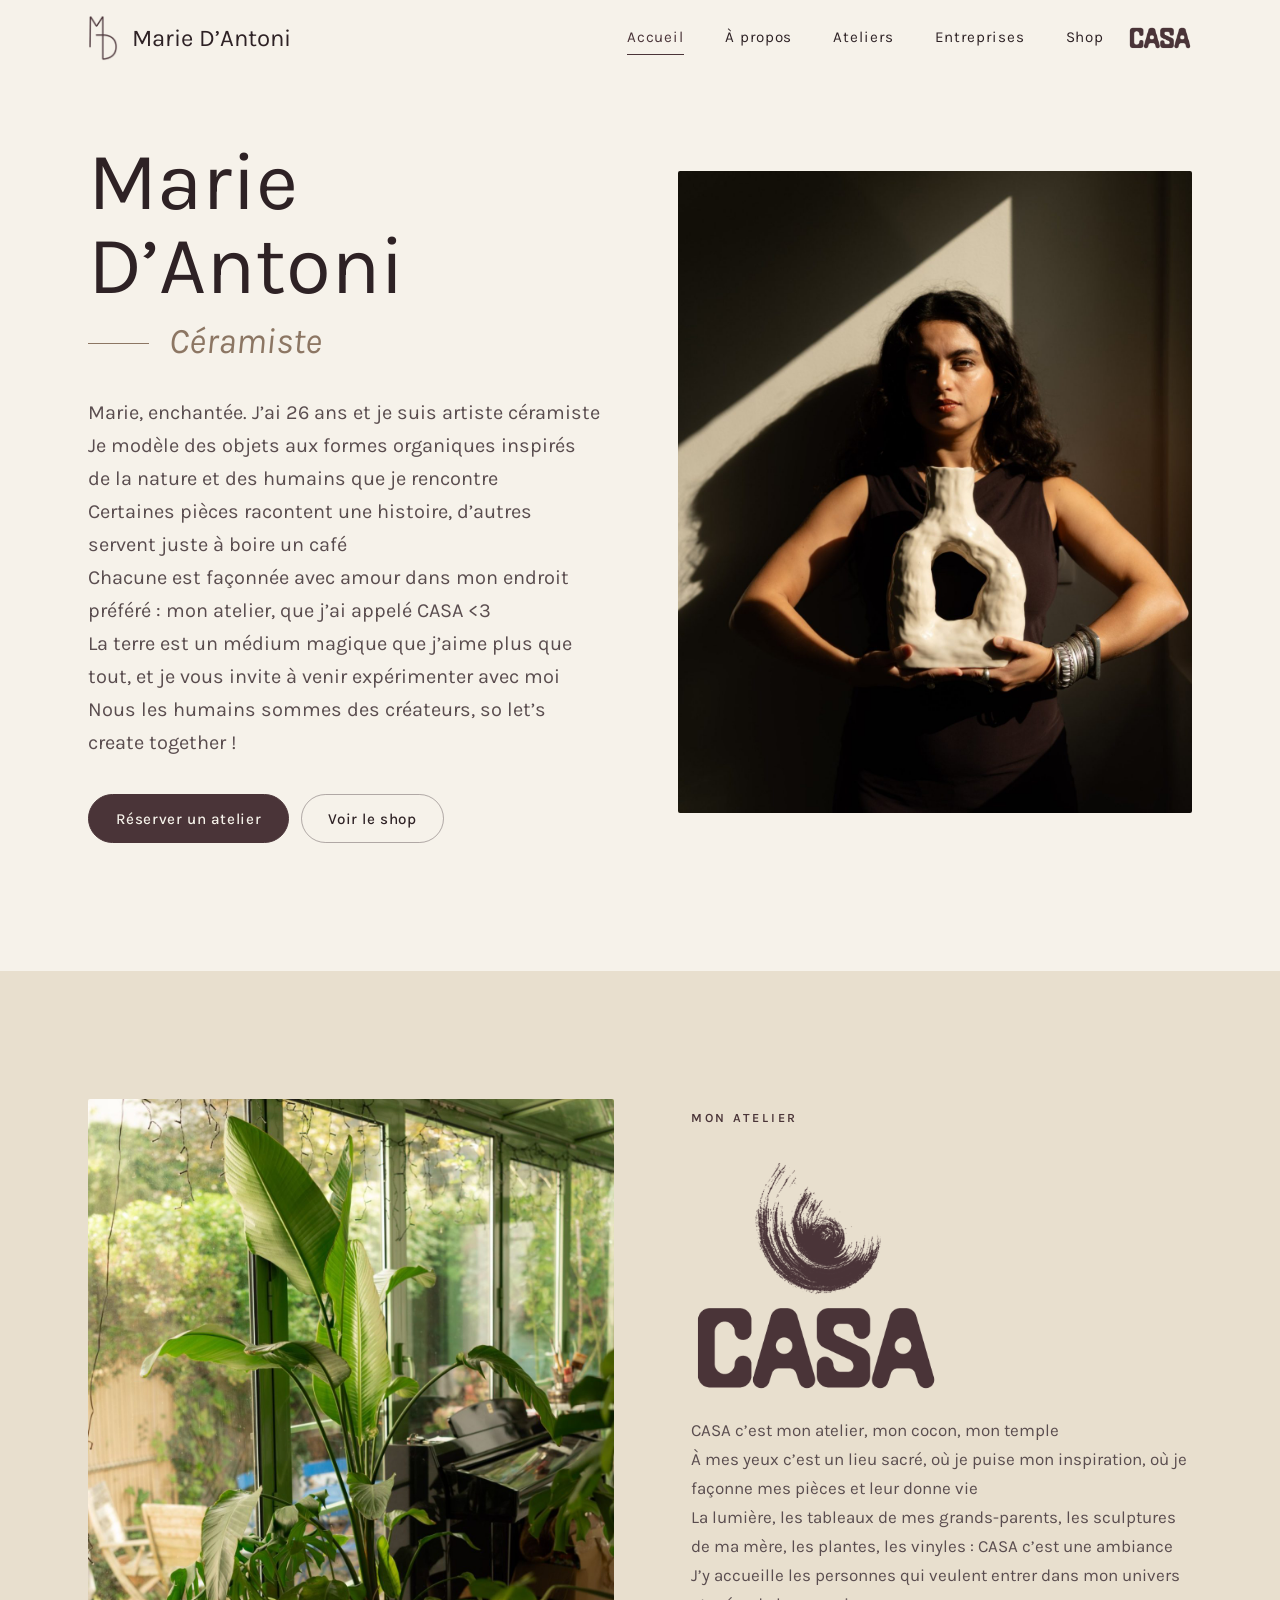
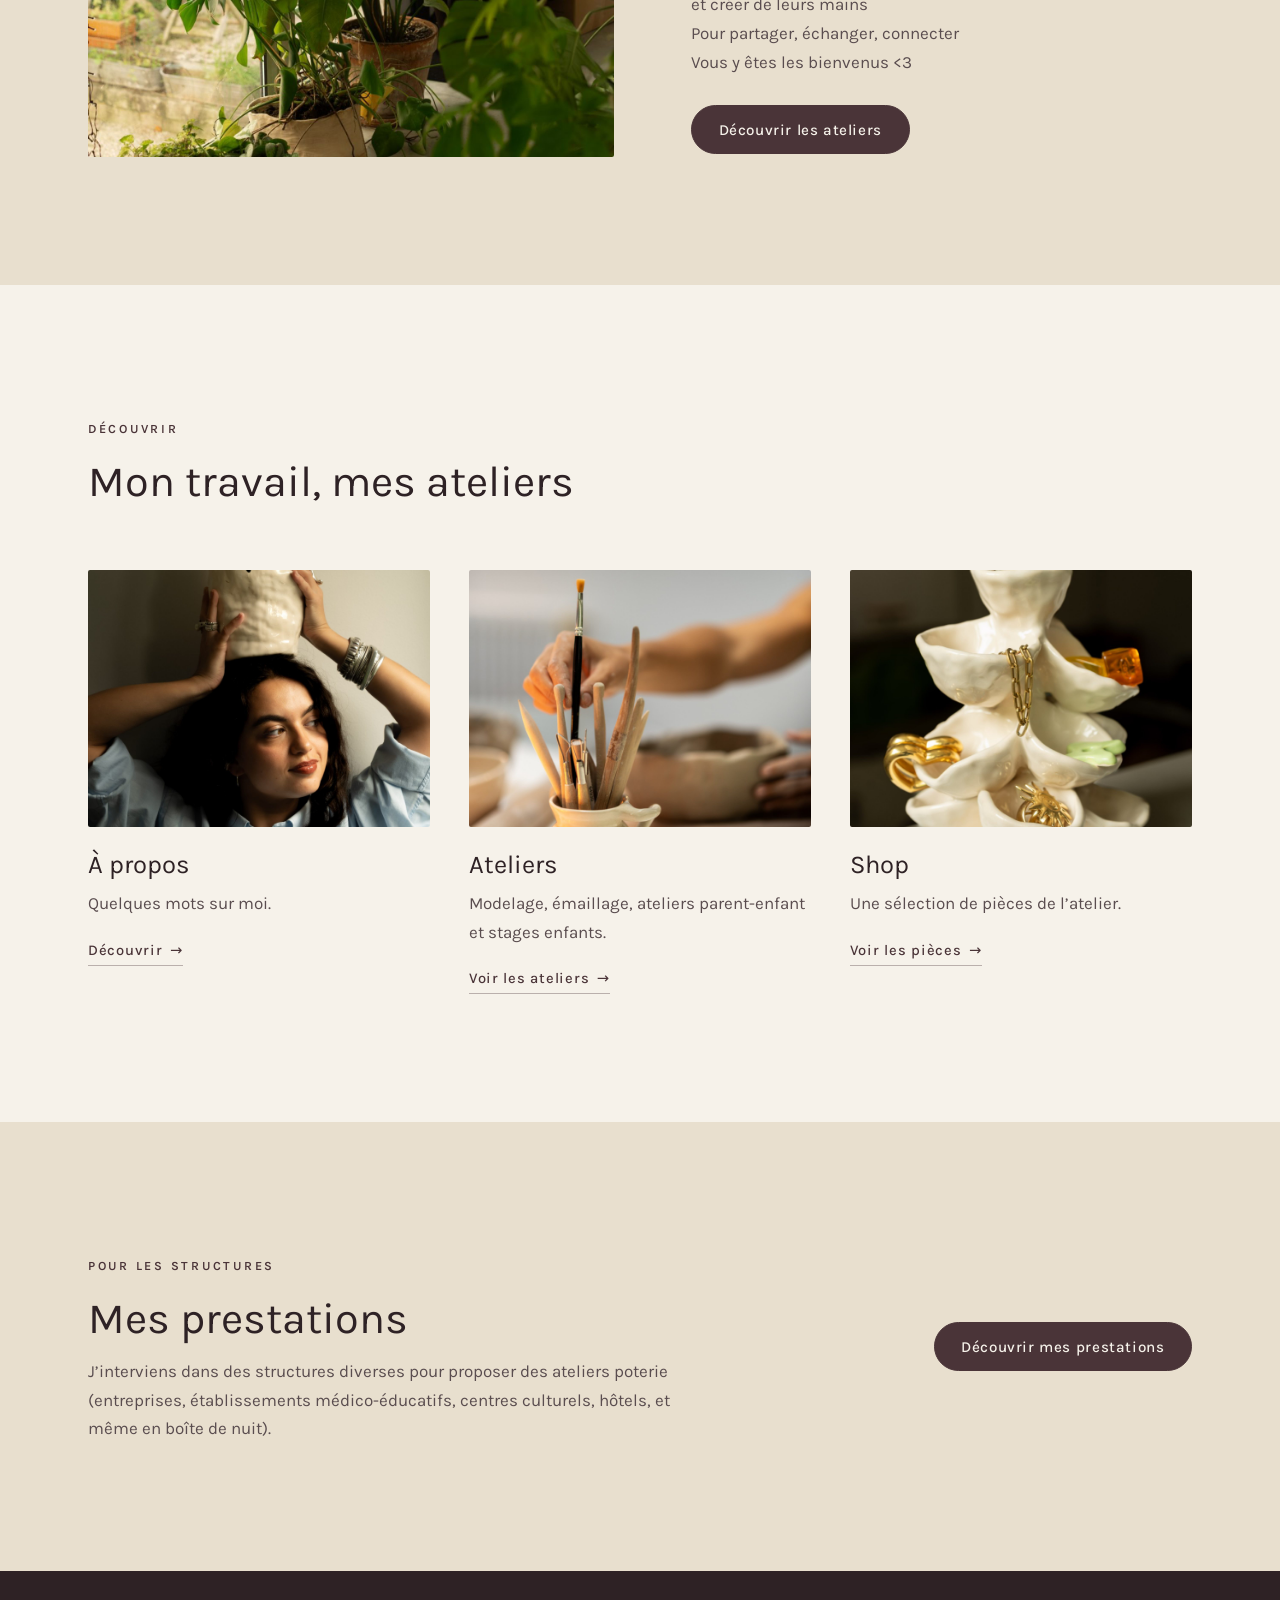
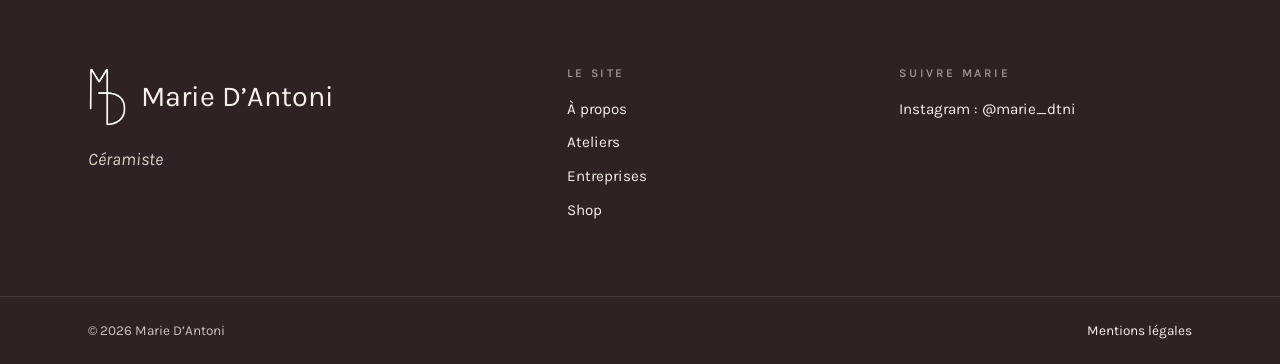
==== index.html @ a6d9fc5d "Ateliers : photos des cartes modelage et émaillage alignées en bas, au même format carré Co-Authored" ====
<!doctype html>
<html lang="fr">
<head>
  <meta charset="utf-8">
  <meta name="viewport" content="width=device-width, initial-scale=1">
  <title>Marie D’Antoni · Céramiste</title>
  <!-- À COMPLÉTER : description proposée, à valider -->
  <meta name="description" content="Marie D’Antoni, artiste céramiste à Sceaux : objets aux formes organiques modelés à la main, ateliers de modelage et d’émaillage à CASA, son atelier, et ateliers poterie pour les structures.">
  <meta name="theme-color" content="#F6F2EA">
  <!-- Balises de partage (seul endroit avec l’adresse complète du site) -->
  <meta property="og:type" content="website">
  <meta property="og:locale" content="fr_FR">
  <meta property="og:site_name" content="Marie D’Antoni, céramiste">
  <meta property="og:title" content="Marie D’Antoni · Céramiste">
  <meta property="og:description" content="Artiste céramiste à Sceaux : pièces modelées à la main, ateliers à CASA, son atelier, et ateliers pour les structures.">
  <meta property="og:url" content="https://marie-d-antoni.github.io/">
  <meta property="og:image" content="https://marie-d-antoni.github.io/img/partage-4.jpg">
  <meta property="og:image:width" content="1200">
  <meta property="og:image:height" content="630">
  <meta property="og:image:alt" content="Marie D’Antoni, céramiste">
  <meta name="twitter:card" content="summary_large_image">
  <link rel="canonical" href="https://marie-d-antoni.github.io/">
  <link rel="icon" href="img/favicon.svg" type="image/svg+xml">
  <link rel="preconnect" href="https://fonts.googleapis.com">
  <link rel="preconnect" href="https://fonts.gstatic.com" crossorigin>
  <link rel="stylesheet" href="https://fonts.googleapis.com/css2?family=Karla:ital,wght@0,400;0,500;0,600;1,400&amp;display=swap">
  <link rel="stylesheet" href="css/style.css?v=12">
  <script>document.documentElement.classList.add('js');setTimeout(function(){if(!window.mdaPret)document.documentElement.classList.remove('js')},3000);</script>
  <script src="js/main.js?v=2" defer></script>
</head>
<body>
  <a class="aller-au-contenu" href="#contenu">Aller au contenu</a>

  <header class="entete">
    <div class="entete-inner">
      <a class="marque" href="index.html"><img class="marque-logo" src="img/logo-md-brun.png" alt="" width="261" height="400">Marie D’Antoni</a>
      <button class="menu-bouton" type="button" aria-expanded="false" aria-controls="menu" aria-label="Ouvrir le menu"><span></span><span></span></button>
      <nav id="menu" class="menu" aria-label="Menu principal">
        <ul>
          <li><a href="index.html" aria-current="page">Accueil</a></li>
          <li><a href="presentation.html">À propos</a></li>
          <li><a href="ateliers.html">Ateliers</a></li>
          <li><a href="ateliers-entreprise.html">Entreprises</a></li>
          <li><a href="boutique.html">Shop</a></li>
        </ul>
      </nav>
      <a class="entete-casa" href="ateliers.html"><img src="img/logo-casa-brun.png" alt="CASA, l’atelier" width="800" height="301"></a>
    </div>
  </header>

  <main id="contenu">

    <section class="accueil-hero">
      <div class="conteneur">
        <div class="hero-texte">
          <h1 class="apparition">Marie D’Antoni <span class="metier">Céramiste</span></h1>
          <!-- Texte de Marie (texte 1) : les retours à la ligne et l’absence de points sont voulus -->
          <p class="chapo apparition apparition--2">Marie, enchantée. J’ai 26 ans et je suis artiste céramiste<br>
          Je modèle des objets aux formes organiques inspirés de la nature et des humains que je rencontre<br>
          Certaines pièces racontent une histoire, d’autres servent juste à boire un café<br>
          Chacune est façonnée avec amour dans mon endroit préféré&nbsp;: mon atelier, que j’ai appelé CASA &lt;3<br>
          La terre est un médium magique que j’aime plus que tout, et je vous invite à venir expérimenter avec moi<br>
          Nous les humains sommes des créateurs, so let’s create together&nbsp;!</p>
          <div class="boutons apparition apparition--3">
            <a class="bouton" href="ateliers.html">Réserver un atelier</a>
            <a class="bouton bouton--contour" href="boutique.html">Voir le shop</a>
          </div>
        </div>
        <!-- Grande photo d’accueil, format portrait 4:5 (1280 × 1600 px) -->
        <div class="cadre cadre--4x5 ton-terre apparition apparition--2">
          <img src="img/accueil-marie-1.jpg" alt="Marie D’Antoni tenant un vase en céramique blanc, dans un rayon de soleil" width="1280" height="1600" fetchpriority="high">
        </div>
      </div>
    </section>

    <!-- Texte de Marie (texte 2) -->
    <section class="section section--biscuit">
      <div class="conteneur duo duo--inverse">
        <div class="texte reveal">
          <p class="surtitre">Mon atelier</p>
          <h2 class="titre-logo"><img src="img/logo-casa-spirale-brun.png" alt="CASA" width="700" height="670"></h2>
          <p>CASA c’est mon atelier, mon cocon, mon temple<br>
          À mes yeux c’est un lieu sacré, où je puise mon inspiration, où je façonne mes pièces et leur donne vie<br>
          La lumière, les tableaux de mes grands-parents, les sculptures de ma mère, les plantes, les vinyles&nbsp;: CASA c’est une ambiance<br>
          J’y accueille les personnes qui veulent entrer dans mon univers et créer de leurs mains<br>
          Pour partager, échanger, connecter<br>
          Vous y êtes les bienvenus &lt;3</p>
          <div class="boutons">
            <a class="bouton" href="ateliers.html">Découvrir les ateliers</a>
          </div>
        </div>
        <!-- Photo de CASA, format 4:5 (1280 × 1600 px) -->
        <div class="cadre cadre--4x5 ton-gres reveal" style="--d: 1">
          <img src="img/accueil-casa-1.jpg" alt="Plantes vertes dans la véranda de CASA, l’atelier, avec un piano et le jardin derrière les vitres" width="1280" height="1600" loading="lazy">
        </div>
      </div>
    </section>

    <section class="section">
      <div class="conteneur">
        <div class="section-tete reveal">
          <p class="surtitre">Découvrir</p>
          <h2>Mon travail, mes ateliers</h2>
        </div>

        <div class="grille-3">
          <a class="item reveal" href="presentation.html">
            <div class="cadre cadre--4x3 ton-gres">
              <img src="img/vignette-apropos-1.jpg" alt="Marie D’Antoni tenant un vase en céramique sur la tête" width="1600" height="1200" loading="lazy">
            </div>
            <h3>À propos</h3>
            <p>Quelques mots sur moi.</p>
            <span class="lien-fleche">Découvrir</span>
          </a>

          <a class="item reveal" style="--d: 1" href="ateliers.html">
            <div class="cadre cadre--4x3 ton-celadon">
              <img src="img/vignette-ateliers-1.jpg" alt="Outils de modelage dans un pichet en céramique, pendant un atelier" width="1600" height="1200" loading="lazy">
            </div>
            <h3>Ateliers</h3>
            <p>Modelage, émaillage, ateliers parent-enfant et stages enfants.</p>
            <span class="lien-fleche">Voir les ateliers</span>
          </a>

          <a class="item reveal" style="--d: 2" href="boutique.html">
            <div class="cadre cadre--4x3 ton-nuit">
              <img src="img/vignette-shop-1.jpg" alt="Porte-bijoux en céramique blanche garni de bagues et de chaînes" width="1600" height="1200" loading="lazy">
            </div>
            <h3>Shop</h3>
            <p>Une sélection de pièces de l’atelier.</p>
            <span class="lien-fleche">Voir les pièces</span>
          </a>
        </div>
      </div>
    </section>
    <!-- Texte de Marie (première phrase du texte 5 ; le texte entier est sur la page Entreprises) -->
    <section class="section section--biscuit">
      <div class="conteneur bandeau-entreprises reveal">
        <div>
          <p class="surtitre">Pour les structures</p>
          <h2>Mes prestations</h2>
          <p>J’interviens dans des structures diverses pour proposer des ateliers poterie (entreprises, établissements médico-éducatifs, centres culturels, hôtels, et même en boîte de nuit).</p>
        </div>
        <a class="bouton" href="ateliers-entreprise.html">Découvrir mes prestations</a>
      </div>
    </section>

  </main>

  <footer class="pied">
    <div class="conteneur pied-inner">
      <div class="pied-marque">
        <a class="marque" href="index.html"><img class="marque-logo" src="img/logo-md-blanc.png" alt="" width="261" height="400">Marie D’Antoni</a>
        <p class="pied-metier">Céramiste</p>
      </div>
      <nav aria-label="Pied de page">
        <h2 class="pied-titre">Le site</h2>
        <ul>
          <li><a href="presentation.html">À propos</a></li>
          <li><a href="ateliers.html">Ateliers</a></li>
          <li><a href="ateliers-entreprise.html">Entreprises</a></li>
          <li><a href="boutique.html">Shop</a></li>
        </ul>
      </nav>
      <div>
        <h2 class="pied-titre">Suivre Marie</h2>
        <!-- Plus tard : ajouter ici le compte Instagram de l’atelier (Casa Atelier), sur le même modèle -->
        <ul>
          <li><a href="https://www.instagram.com/marie_dtni/" rel="me">Instagram&nbsp;: @marie_dtni</a></li>
        </ul>
      </div>
    </div>
    <div class="pied-bas">
      <div class="conteneur">
        <p>© <span data-annee>2026</span> Marie D’Antoni</p>
        <a href="mentions-legales.html">Mentions légales</a>
      </div>
    </div>
  </footer>
</body>
</html>
---- css/style.css ----
/* =========================================================
   Marie d’Antoni, céramiste
   Feuille de style unique du site.
   Couleurs, polices et espacements se règlent dans :root.
   Après toute modification, augmenter le numéro ?v=N
   dans les pages (style.css?v=N) pour éviter le cache.
   ========================================================= */

:root {
  /* Couleurs (palette du 08/10 d'après la photo de Marie :
     le marron de sa robe et le beige de ses poteries, sans vert) */
  --porcelaine: #F6F2EA;   /* fond principal : beige des poteries, très clair */
  --biscuit: #E8DFCE;      /* fond des sections alternées : beige des poteries */
  --craie: #DDD3BF;        /* fonds d'encarts, cadres vides */
  --gres: #8C8470;         /* gris chaud, éléments décoratifs */
  --encre: #2E2225;        /* texte principal et pied de page : marron de la robe */
  --encre-douce: #5A4D4F;  /* texte secondaire */
  --olive: #8C7663;        /* brun-taupe, pour les grands éléments (« Céramiste », traits). Le nom est resté de la version olive */
  --terre: #4A3438;        /* accent : boutons, liens, petits titres. Marron de la robe, un peu éclairci */
  --terre-fonce: #2E2225;  /* survol des boutons : marron de la robe */
  --terre-claire: #DDD3BF; /* accent sur fond sombre (pied de page) : beige des poteries */
  --celadon: #CFC3AE;      /* beige grisé doux */
  --ligne: rgba(46, 34, 37, .14);

  /* Polices (chargées depuis Google Fonts dans chaque page) */
  --sans: "Karla", system-ui, -apple-system, "Segoe UI", Roboto, sans-serif;
  --serif: var(--sans);   /* titres : même police que le texte (demande de Marie, 08/10). Avant : "EB Garamond" */

  /* Mise en page */
  --largeur: 1200px;
  --gouttiere: clamp(16px, 4vw, 48px);
  --section: clamp(72px, 10vw, 136px);
  --entete: 76px;
  --douceur: cubic-bezier(.2, .6, .2, 1);
}

/* ---------- Base ---------- */

*, *::before, *::after { box-sizing: border-box; }

html {
  -webkit-text-size-adjust: 100%;
  scroll-behavior: smooth;
  scroll-padding-top: calc(var(--entete) + 16px);
}

body {
  margin: 0;
  background: var(--porcelaine);
  color: var(--encre);
  font-family: var(--sans);
  font-size: 1.0625rem;
  line-height: 1.7;
  -webkit-font-smoothing: antialiased;
  text-rendering: optimizeLegibility;
  overflow-x: hidden;
}

img, svg { display: block; max-width: 100%; }

a { color: inherit; }

h1, h2, h3 {
  font-family: var(--serif);
  font-weight: 400;
  line-height: 1.12;
  color: var(--encre);
  margin: 0 0 .5em;
}
h1 { font-size: clamp(2.5rem, 5.4vw, 4.1rem); }
h2 { font-size: clamp(1.85rem, 3.6vw, 2.7rem); }
h3 { font-size: clamp(1.35rem, 2vw, 1.6rem); }

p { margin: 0 0 1.1em; }

:focus-visible { outline: 2px solid var(--terre); outline-offset: 3px; }

.conteneur {
  width: 100%;
  max-width: var(--largeur);
  margin-inline: auto;
  padding-inline: var(--gouttiere);
}

.surtitre {
  display: inline-block;
  font-family: var(--sans);
  font-size: .78rem;
  font-weight: 600;
  letter-spacing: .22em;
  text-transform: uppercase;
  color: var(--terre);
  margin: 0 0 1.1rem;
}

.chapo {
  font-size: clamp(1.1rem, 1.6vw, 1.25rem);
  line-height: 1.65;
  color: var(--encre-douce);
  max-width: 36em;
}

/* Infos manquantes, visibles pour les repérer facilement */
.a-completer {
  color: var(--terre-fonce);
  background: rgba(74, 52, 56, .09);
  border-radius: 3px;
  padding: 0 .3em;
}

.aller-au-contenu {
  position: absolute;
  left: 16px;
  top: -64px;
  z-index: 100;
  background: var(--encre);
  color: var(--porcelaine);
  padding: .6em 1em;
  border-radius: 4px;
  text-decoration: none;
}
.aller-au-contenu:focus { top: 12px; }

/* ---------- En-tête et menu ---------- */

.entete {
  position: sticky;
  top: 0;
  z-index: 50;
  background: rgba(246, 242, 234, .95);
  -webkit-backdrop-filter: saturate(1.2) blur(8px);
  backdrop-filter: saturate(1.2) blur(8px);
  border-bottom: 1px solid transparent;
  transition: border-color .4s ease;
}
.entete.defile { border-bottom-color: var(--ligne); }

.entete-inner {
  display: flex;
  align-items: center;
  justify-content: space-between;
  gap: 24px;
  height: var(--entete);
  max-width: var(--largeur);
  margin-inline: auto;
  padding-inline: var(--gouttiere);
}

.marque {
  display: inline-flex;
  align-items: center;
  gap: 14px;
  font-family: var(--serif);
  font-size: 1.5rem;
  font-weight: 400;
  line-height: 1;
  text-decoration: none;
  color: var(--encre);
  white-space: nowrap;
}

/* Logos de Marie : monogramme MD à gauche, CASA à droite */
.marque-logo { width: auto; height: 46px; }
.entete-casa { flex-shrink: 0; }
.entete-casa img { width: auto; height: 24px; }
@media (min-width: 761px) { .menu { margin-left: auto; } }
@media (max-width: 960px) { .entete-casa { display: none; } }
.titre-logo img { width: clamp(170px, 22vw, 250px); height: auto; margin-top: .2em; }

.menu ul {
  display: flex;
  gap: clamp(22px, 3.2vw, 48px);
  list-style: none;
  margin: 0;
  padding: 0;
}
.menu a {
  position: relative;
  display: inline-block;
  padding: .4em 0;
  font-size: .95rem;
  letter-spacing: .06em;
  text-decoration: none;
  color: var(--encre);
  transition: color .3s ease;
}
.menu a::after {
  content: "";
  position: absolute;
  left: 0;
  right: 0;
  bottom: .15em;
  height: 1px;
  background: currentColor;
  transform: scaleX(0);
  transform-origin: left;
  transition: transform .4s var(--douceur);
}
.menu a:hover::after,
.menu a[aria-current="page"]::after { transform: scaleX(1); }
.menu a[aria-current="page"] { color: var(--terre); }

.menu-bouton { display: none; }

@media (max-width: 760px) {
  .js .menu-bouton {
    display: inline-flex;
    flex-direction: column;
    justify-content: center;
    align-items: center;
    gap: 7px;
    width: 44px;
    height: 44px;
    margin-right: -10px;
    padding: 0;
    background: none;
    border: 0;
    cursor: pointer;
  }
  .menu-bouton span {
    display: block;
    width: 24px;
    height: 1.5px;
    background: var(--encre);
    transition: transform .3s ease;
  }
  .menu-bouton[aria-expanded="true"] span:first-child { transform: translateY(4.25px) rotate(45deg); }
  .menu-bouton[aria-expanded="true"] span:last-child { transform: translateY(-4.25px) rotate(-45deg); }

  .js .menu {
    position: absolute;
    top: var(--entete);
    left: 0;
    right: 0;
    background: var(--porcelaine);
    border-bottom: 1px solid var(--ligne);
    padding: 4px var(--gouttiere) 24px;
    visibility: hidden;
    opacity: 0;
    transform: translateY(-6px);
    transition: opacity .25s ease, transform .25s ease, visibility 0s linear .25s;
    max-height: calc(100vh - var(--entete));
    max-height: calc(100dvh - var(--entete));
    overflow-y: auto;
    overscroll-behavior: contain;
  }
  .js .menu-ouvert .menu {
    visibility: visible;
    opacity: 1;
    transform: none;
    transition: opacity .25s ease, transform .25s ease;
  }
  .js .menu ul { flex-direction: column; gap: 0; }
  .js .menu li + li { border-top: 1px solid var(--ligne); }
  .js .menu a {
    display: block;
    padding: 14px 0;
    font-family: var(--serif);
    font-size: 1.5rem;
    letter-spacing: 0;
  }
  .js .menu a::after { display: none; }
  .js .menu a[aria-current="page"] { text-decoration: underline; text-decoration-thickness: 1px; text-underline-offset: .3em; }

  html:not(.js) .entete-inner { height: auto; flex-wrap: wrap; padding-block: 16px; }
  html:not(.js) .menu ul { gap: 18px; }
}

/* ---------- Boutons et liens ---------- */

.boutons { display: flex; flex-wrap: wrap; gap: 12px; }

.bouton {
  display: inline-flex;
  align-items: center;
  justify-content: center;
  gap: .6em;
  padding: .95em 1.75em;
  font-family: var(--sans);
  font-size: .95rem;
  font-weight: 500;
  letter-spacing: .04em;
  line-height: 1.2;
  text-decoration: none;
  color: var(--porcelaine);
  background: var(--terre);
  border: 1px solid var(--terre);
  border-radius: 999px;
  transition: background-color .3s ease, color .3s ease, border-color .3s ease;
}
.bouton:hover { background: var(--terre-fonce); border-color: var(--terre-fonce); }

.bouton--contour {
  color: var(--encre);
  background: transparent;
  border-color: rgba(46, 34, 37, .35);
}
.bouton--contour:hover { color: var(--porcelaine); background: var(--encre); border-color: var(--encre); }

.lien-fleche {
  display: inline-flex;
  align-items: center;
  gap: .5em;
  font-size: .92rem;
  font-weight: 500;
  letter-spacing: .05em;
  color: var(--terre);
  text-decoration: none;
  border-bottom: 1px solid rgba(74, 52, 56, .35);
  padding-bottom: 2px;
  transition: border-color .3s ease, gap .3s ease;
}
.lien-fleche::after { content: "→"; content: "→" / ""; }

/* ---------- Cadres photo (et emplacements « Photo à venir ») ----------
   Pour mettre une vraie photo : remplacer le <span class="a-venir">…</span>
   par <img src="img/ma-photo.jpg" alt="Description"> en gardant le cadre.
   La photo doit avoir le même format que le cadre (4:5, 4:3, 3:2). */

.cadre {
  position: relative;
  overflow: hidden;
  aspect-ratio: 4 / 5;
  background: var(--craie);
  border-radius: 2px;
}
.cadre--4x5 { aspect-ratio: 4 / 5; }
.cadre--4x3 { aspect-ratio: 4 / 3; }
.cadre--3x2 { aspect-ratio: 3 / 2; }
.cadre--1x1 { aspect-ratio: 1 / 1; }

.cadre > img {
  width: 100%;
  height: 100%;
  object-fit: cover;
  transition: transform 1.4s var(--douceur);
}

.a-venir {
  position: absolute;
  inset: 0;
  display: flex;
  flex-direction: column;
  align-items: center;
  justify-content: center;
  gap: 14px;
  font-size: .7rem;
  font-weight: 500;
  letter-spacing: .24em;
  text-transform: uppercase;
  color: rgba(46, 34, 37, .8);
}
.a-venir img {
  width: min(40%, 160px);
  height: auto;
  transition: transform 1.4s var(--douceur);
}

/* Tons d'émail pour les emplacements provisoires */
.ton-terre   { background: radial-gradient(120% 95% at 28% 16%, #EDE4D6 0%, #D9C9B2 52%, #C2AD92 100%); }
.ton-gres    { background: radial-gradient(120% 95% at 72% 18%, #F0EBE0 0%, #E2D9C7 55%, #D2C6AF 100%); }
.ton-celadon { background: radial-gradient(120% 95% at 30% 18%, #ECE6DC 0%, #DCD2C2 55%, #C9BCA7 100%); }
.ton-craie   { background: radial-gradient(120% 95% at 50% 12%, #F5F1E8 0%, #E9E2D4 60%, #DCD3C1 100%); }
.ton-nuit    { background: radial-gradient(120% 95% at 34% 18%, #574549 0%, #3E2F33 55%, #2E2225 100%); }
.ton-nuit .a-venir { color: rgba(246, 242, 234, .7); }
.ton-nuit .a-venir img { filter: invert(1); opacity: .75; }

/* ---------- Sections ---------- */

.section { padding-block: var(--section); }
.section--biscuit { background: var(--biscuit); }
.section--colle { padding-top: 0; }

.section-tete {
  max-width: 44em;
  margin-bottom: clamp(36px, 5vw, 64px);
}
.section-tete h2:last-child,
.section-tete p:last-child { margin-bottom: 0; }
.section-tete p:not(.surtitre) { color: var(--encre-douce); }

.duo {
  display: grid;
  grid-template-columns: 1.05fr 1fr;
  gap: clamp(36px, 6vw, 104px);
  align-items: center;
}
.duo--inverse > :first-child { order: 2; }
.texte { max-width: 34em; }
.texte p:not(.surtitre) { color: var(--encre-douce); }
.texte .boutons { margin-top: 1.8rem; }

/* À propos : blocs texte / photo qui alternent */
.apropos .duo + .duo { margin-top: clamp(64px, 9vw, 128px); }

@media (max-width: 700px) {
  .duo { grid-template-columns: 1fr; }
  .duo--inverse > :first-child { order: 0; }
}

/* ---------- Accueil ---------- */

.accueil-hero { padding-block: clamp(28px, 5vw, 64px) var(--section); }
.accueil-hero .conteneur {
  display: grid;
  grid-template-columns: 1fr 1fr;
  gap: clamp(36px, 6vw, 104px);
  align-items: center;
}

.hero-texte h1 {
  font-size: clamp(2.9rem, 6.4vw, 5.3rem);
  line-height: 1.02;
  margin-bottom: .45em;
}
.hero-texte h1 .metier {
  display: block;
  margin-top: .4em;
  font-size: .44em;
  font-style: italic;
  font-weight: 400;
  color: var(--olive);
}
.hero-texte h1 .metier::before {
  content: "";
  display: inline-block;
  width: 1.7em;
  height: 1px;
  margin-right: .55em;
  vertical-align: middle;
  background: currentColor;
}
.hero-texte .chapo { margin-bottom: 2.2rem; }

@media (max-width: 700px) {
  .accueil-hero .conteneur { grid-template-columns: 1fr; }
}

.grille-3 {
  display: grid;
  grid-template-columns: repeat(3, 1fr);
  gap: clamp(28px, 3vw, 44px);
}
@media (max-width: 860px) {
  .grille-3 { grid-template-columns: 1fr; gap: 48px; }
}

.item { display: block; text-decoration: none; color: inherit; }
.item .cadre { margin-bottom: 24px; }
.item h3 { margin-bottom: .35em; }
.item p { color: var(--encre-douce); margin-bottom: 1em; }
.item:hover .cadre > img,
.item:hover .a-venir img { transform: scale(1.035); }
.item:hover .lien-fleche { border-color: var(--terre); gap: .75em; }

/* ---------- En-tête des pages intérieures ---------- */

.entete-page { padding-block: clamp(48px, 8vw, 112px) clamp(48px, 6vw, 80px); }
.entete-page h1 { margin-bottom: .4em; }
.entete-page .chapo { margin-bottom: 0; }
.entete-page .chapo + .chapo { margin-top: 1em; }
.entete-page .boutons { margin-top: 2rem; }

/* ---------- Étapes (présentation, rendez-vous) ---------- */

.etapes {
  display: grid;
  grid-template-columns: repeat(4, 1fr);
  gap: clamp(24px, 3vw, 44px);
  list-style: none;
  margin: 0;
  padding: 0;
}
.etapes--3 { grid-template-columns: repeat(3, 1fr); }
.etape { border-top: 1px solid var(--ligne); padding-top: 22px; }
.etape-num {
  display: block;
  margin-bottom: .5em;
  font-family: var(--serif);
  font-size: 1.05rem;
  font-style: italic;
  color: var(--terre);
}
.etape h3 { font-size: 1.4rem; margin-bottom: .4em; }
.etape p { margin: 0; font-size: 1rem; color: var(--encre-douce); }

@media (max-width: 960px) { .etapes { grid-template-columns: repeat(2, 1fr); } .etapes--3 { grid-template-columns: repeat(3, 1fr); } }
@media (max-width: 760px) { .etapes--3 { grid-template-columns: 1fr; } }
@media (max-width: 560px) { .etapes { grid-template-columns: 1fr; } }

/* ---------- Rendez-vous ---------- */

.carte {
  display: flex;
  flex-direction: column;
  padding: clamp(26px, 3vw, 38px);
  background: var(--porcelaine);
  border: 1px solid var(--ligne);
  border-radius: 2px;
}
.carte-forme { width: 56px; height: auto; margin-bottom: 20px; }
.carte h3 { margin-bottom: .45em; }
.carte p { color: var(--encre-douce); }
.carte .carte-renvoi { margin-top: -.4em; font-size: .95rem; }
.carte dl {
  display: grid;
  grid-template-columns: auto 1fr;
  gap: 6px 16px;
  margin: auto 0 0;
  padding-top: 18px;
  border-top: 1px solid var(--ligne);
  font-size: .95rem;
}
.carte dt { color: var(--encre-douce); }
.carte dd { margin: 0; }

/* Ateliers : cartes sur deux colonnes, infos (tarif, durée) en haut de la carte */
.grille-2 {
  display: grid;
  grid-template-columns: repeat(2, 1fr);
  gap: clamp(28px, 3vw, 44px);
  align-items: start;
}
@media (max-width: 860px) { .grille-2 { grid-template-columns: 1fr; gap: 32px; } }
.carte .carte-infos { margin: 0 0 1.3em; padding: 12px 0; border-bottom: 1px solid var(--ligne); }
.carte .cadre { margin: .2em 0 1.2em; }
/* Ateliers : photos des deux premières cartes alignées en bas (cartes de même hauteur) */
.grille-2--photos-alignees { align-items: stretch; }
.grille-2--photos-alignees .carte > .cadre:last-child { margin: auto 0 0; }

.coordonnees {
  display: grid;
  grid-template-columns: repeat(3, 1fr);
  gap: 28px clamp(24px, 4vw, 56px);
  margin: 0;
}
.coordonnees div { border-top: 1px solid var(--ligne); padding-top: 18px; }
.coordonnees dt {
  margin-bottom: .4em;
  font-size: .75rem;
  font-weight: 600;
  letter-spacing: .2em;
  text-transform: uppercase;
  color: var(--encre-douce);
}
.coordonnees dd { margin: 0; font-family: var(--serif); font-size: 1.3rem; line-height: 1.35; }
.coordonnees dd .a-completer { font-family: var(--sans); font-size: .95rem; }
.coordonnees-note { display: block; margin-top: .5em; font-family: var(--sans); font-size: .95rem; line-height: 1.5; color: var(--encre-douce); }

@media (max-width: 760px) { .coordonnees { grid-template-columns: 1fr; } }

/* ---------- Boutique ---------- */

.grille-boutique {
  display: grid;
  grid-template-columns: repeat(3, 1fr);
  gap: clamp(36px, 4vw, 56px) clamp(16px, 2.6vw, 36px);
}
@media (max-width: 860px) { .grille-boutique { grid-template-columns: repeat(2, 1fr); } }

.piece .cadre { margin-bottom: 18px; }
.piece h2 { font-size: clamp(1.2rem, 1.8vw, 1.42rem); margin-bottom: .25em; }
.piece-meta { margin-bottom: .55em; font-size: .92rem; line-height: 1.55; color: var(--encre-douce); }
.piece-prix {
  margin: 0;
  font-size: .74rem;
  font-weight: 600;
  letter-spacing: .18em;
  text-transform: uppercase;
  color: var(--terre);
}

.encart {
  display: flex;
  flex-wrap: wrap;
  align-items: center;
  justify-content: space-between;
  gap: 20px 40px;
  margin-top: clamp(56px, 8vw, 96px);
  padding: clamp(28px, 4vw, 48px);
  background: var(--biscuit);
  border-radius: 2px;
}
.encart h2 { font-size: clamp(1.5rem, 2.8vw, 1.95rem); margin-bottom: .25em; }
.encart p { margin: 0; color: var(--encre-douce); max-width: 32em; }
.section--biscuit .encart { background: var(--porcelaine); border: 1px solid var(--ligne); }

/* ---------- Ateliers en entreprise ---------- */

.points { list-style: none; margin: 0; padding: 0; }
.points li {
  position: relative;
  padding: 14px 0 14px 28px;
  border-top: 1px solid var(--ligne);
  color: var(--encre-douce);
}
.points li:last-child { border-bottom: 1px solid var(--ligne); }
.points li::before {
  content: "";
  position: absolute;
  left: 2px;
  top: 1.45em;
  width: 9px;
  height: 9px;
  border-radius: 50%;
  background: var(--terre);
  opacity: .8;
}
.points strong { color: var(--encre); font-weight: 600; }

.faq { max-width: 52em; border-top: 1px solid var(--ligne); }
.faq details { border-bottom: 1px solid var(--ligne); }
.faq summary {
  position: relative;
  display: block;
  padding: 20px 44px 20px 0;
  cursor: pointer;
  list-style: none;
  font-family: var(--serif);
  font-size: clamp(1.18rem, 2vw, 1.35rem);
  line-height: 1.3;
  color: var(--encre);
}
.faq summary::-webkit-details-marker { display: none; }
.faq summary::after {
  content: "+";
  content: "+" / "";
  position: absolute;
  right: 6px;
  top: 50%;
  transform: translateY(-50%);
  font-family: var(--sans);
  font-size: 1.5rem;
  font-weight: 400;
  line-height: 1;
  color: var(--terre);
  transition: transform .3s var(--douceur);
}
.faq details[open] summary::after { transform: translateY(-50%) rotate(45deg); }
.faq summary:hover { color: var(--terre-fonce); }
.faq summary:focus-visible { outline: 2px solid var(--terre); outline-offset: 4px; }
.faq details p { margin: 0 0 22px; max-width: 44em; color: var(--encre-douce); }

.bandeau-entreprises {
  display: grid;
  grid-template-columns: 1fr auto;
  align-items: center;
  gap: 24px clamp(32px, 5vw, 72px);
}
.bandeau-entreprises h2 { margin-bottom: .3em; }
.bandeau-entreprises p:not(.surtitre) { margin: 0; color: var(--encre-douce); max-width: 36em; }
.bandeau-entreprises p:not(.surtitre) + p { margin-top: .9em; }
@media (max-width: 760px) { .bandeau-entreprises { grid-template-columns: 1fr; } .bandeau-entreprises .bouton { justify-self: start; } }

.essentiel { margin-top: clamp(40px, 6vw, 64px); }
@media (max-width: 760px) {
  .essentiel { grid-template-columns: 1fr 1fr; gap: 22px 20px; }
  .essentiel dd { font-size: 1.1rem; }
}
.lien-suite { margin: 1.6rem 0 0; }

/* ---------- Mentions légales ---------- */

.texte-legal { max-width: 46em; }
.texte-legal h2 { font-size: clamp(1.5rem, 2.8vw, 1.85rem); margin-top: 1.8em; }
.texte-legal h2:first-child { margin-top: 0; }
.texte-legal p, .texte-legal li { color: var(--encre-douce); }
.texte-legal ul { padding-left: 1.2em; margin: 0 0 1.1em; }

/* ---------- Pied de page ---------- */

.pied {
  background: var(--encre);
  color: rgba(246, 242, 234, .78);
  padding-top: clamp(56px, 8vw, 96px);
  font-size: .95rem;
}
.pied-inner {
  display: grid;
  grid-template-columns: 1.5fr 1fr 1fr;
  gap: 40px;
}
.pied .marque { color: var(--porcelaine); font-size: 1.8rem; }
.pied .marque-logo { height: 60px; }
.pied-metier {
  margin: .5em 0 0;
  font-family: var(--serif);
  font-size: 1.1rem;
  font-style: italic;
  color: var(--terre-claire);
}
.pied-titre {
  margin: 0 0 16px;
  font-family: var(--sans);
  font-size: .74rem;
  font-weight: 600;
  letter-spacing: .22em;
  text-transform: uppercase;
  color: rgba(246, 242, 234, .55);
}
.pied ul { display: grid; gap: 8px; list-style: none; margin: 0; padding: 0; }
.pied a { color: var(--porcelaine); text-decoration: none; }
.pied a:hover { text-decoration: underline; text-underline-offset: 4px; }
.pied :focus-visible { outline-color: var(--terre-claire); }
.pied .a-completer { color: #E6DCCB; background: rgba(221, 211, 191, .16); white-space: nowrap; }

.pied-bas { margin-top: clamp(48px, 6vw, 72px); border-top: 1px solid rgba(246, 242, 234, .12); }
.pied-bas .conteneur {
  display: flex;
  flex-wrap: wrap;
  justify-content: space-between;
  gap: 8px 24px;
  padding-block: 22px;
  font-size: .85rem;
}
.pied-bas p { margin: 0; }

@media (max-width: 760px) {
  .pied-inner { grid-template-columns: 1fr 1fr; }
  .pied-marque { grid-column: 1 / -1; }
}

/* ---------- Page 404 ---------- */

.page-404 { min-height: 55vh; display: flex; align-items: center; }

/* ---------- Animations discrètes ----------
   Fondu léger au chargement (haut de page) et au défilement (.reveal).
   Désactivées si le visiteur a demandé moins d'animations. */

@keyframes apparition {
  from { opacity: 0; transform: translateY(10px); }
  to   { opacity: 1; transform: none; }
}

@media (prefers-reduced-motion: no-preference) {
  .apparition { animation: apparition 1.1s var(--douceur) both; }
  .apparition--2 { animation-delay: .15s; }
  .apparition--3 { animation-delay: .3s; }

  .js .reveal {
    opacity: 0;
    transform: translateY(14px);
    transition: opacity .9s var(--douceur), transform .9s var(--douceur);
    transition-delay: calc(var(--d, 0) * 100ms);
  }
  .js .reveal.visible { opacity: 1; transform: none; }
}

@media (prefers-reduced-motion: reduce) {
  html { scroll-behavior: auto; }
  *, *::before, *::after { transition-duration: .01ms !important; animation-duration: .01ms !important; }
}
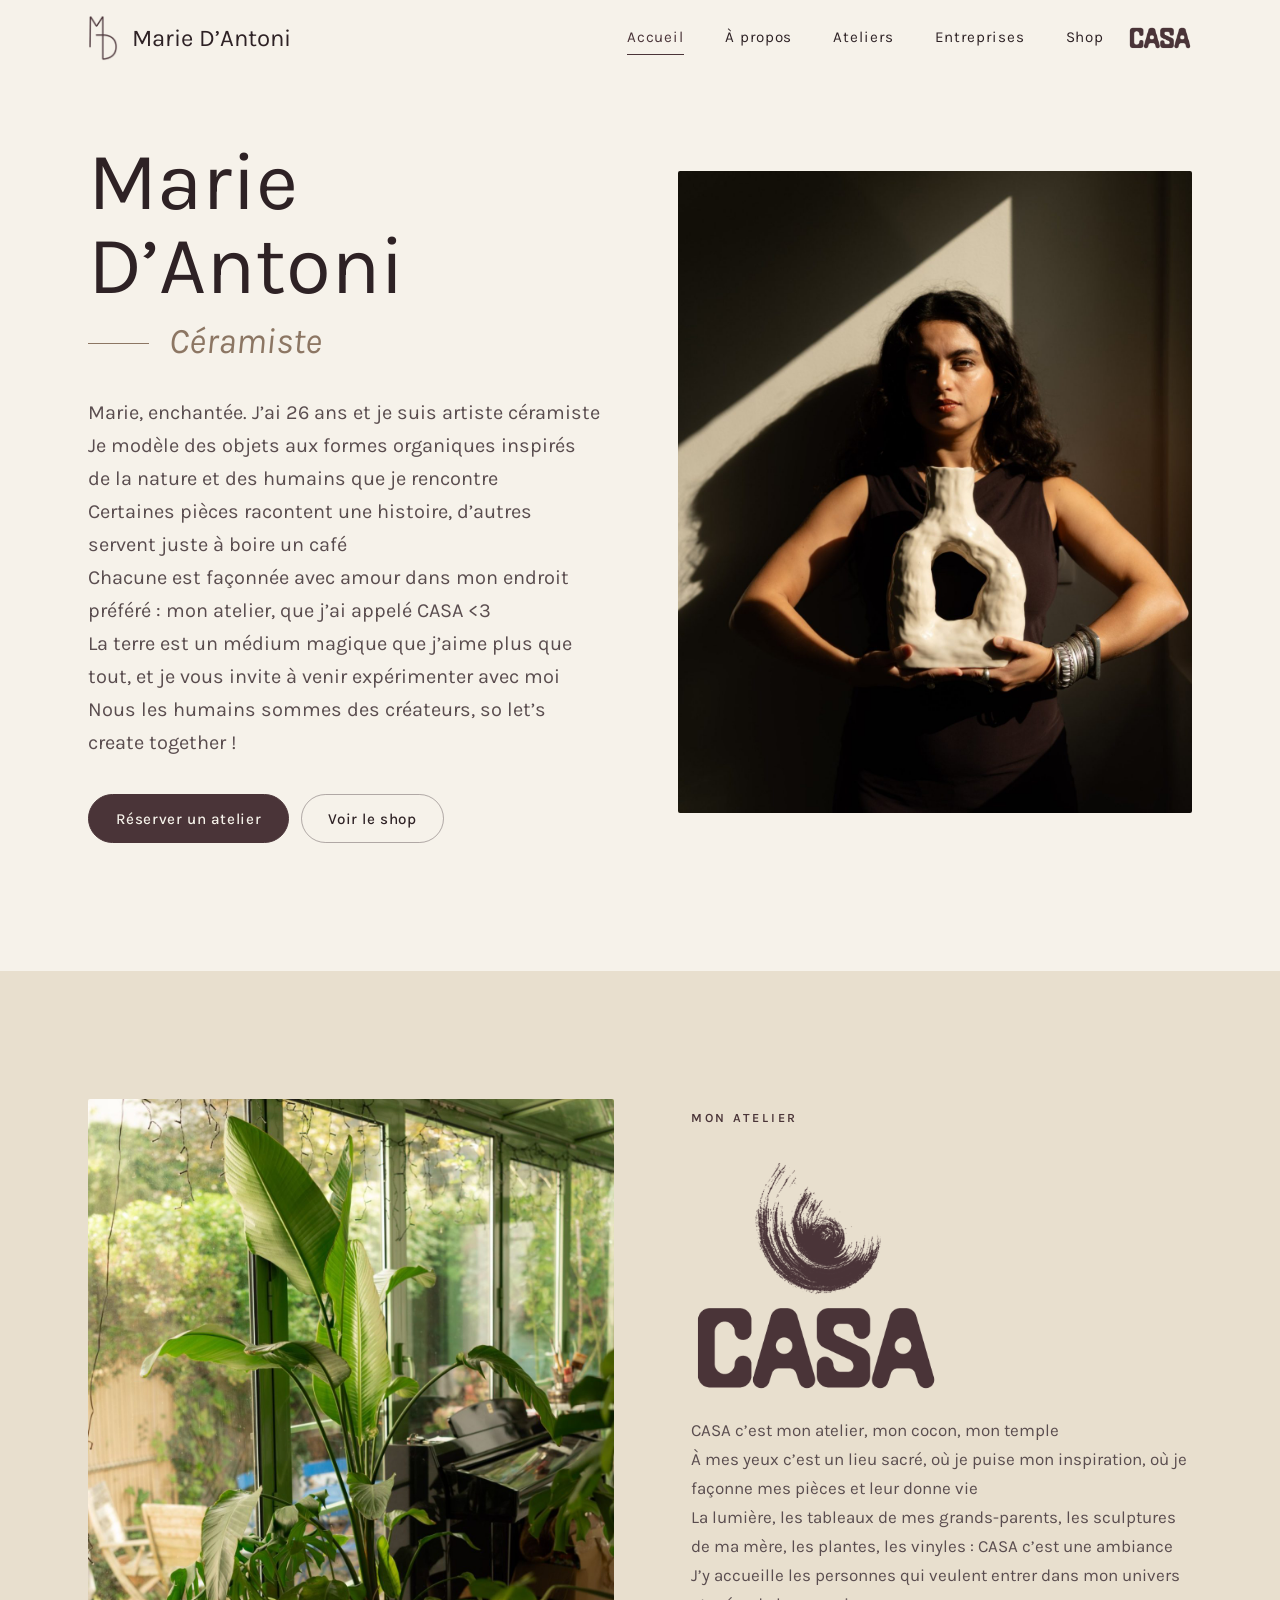
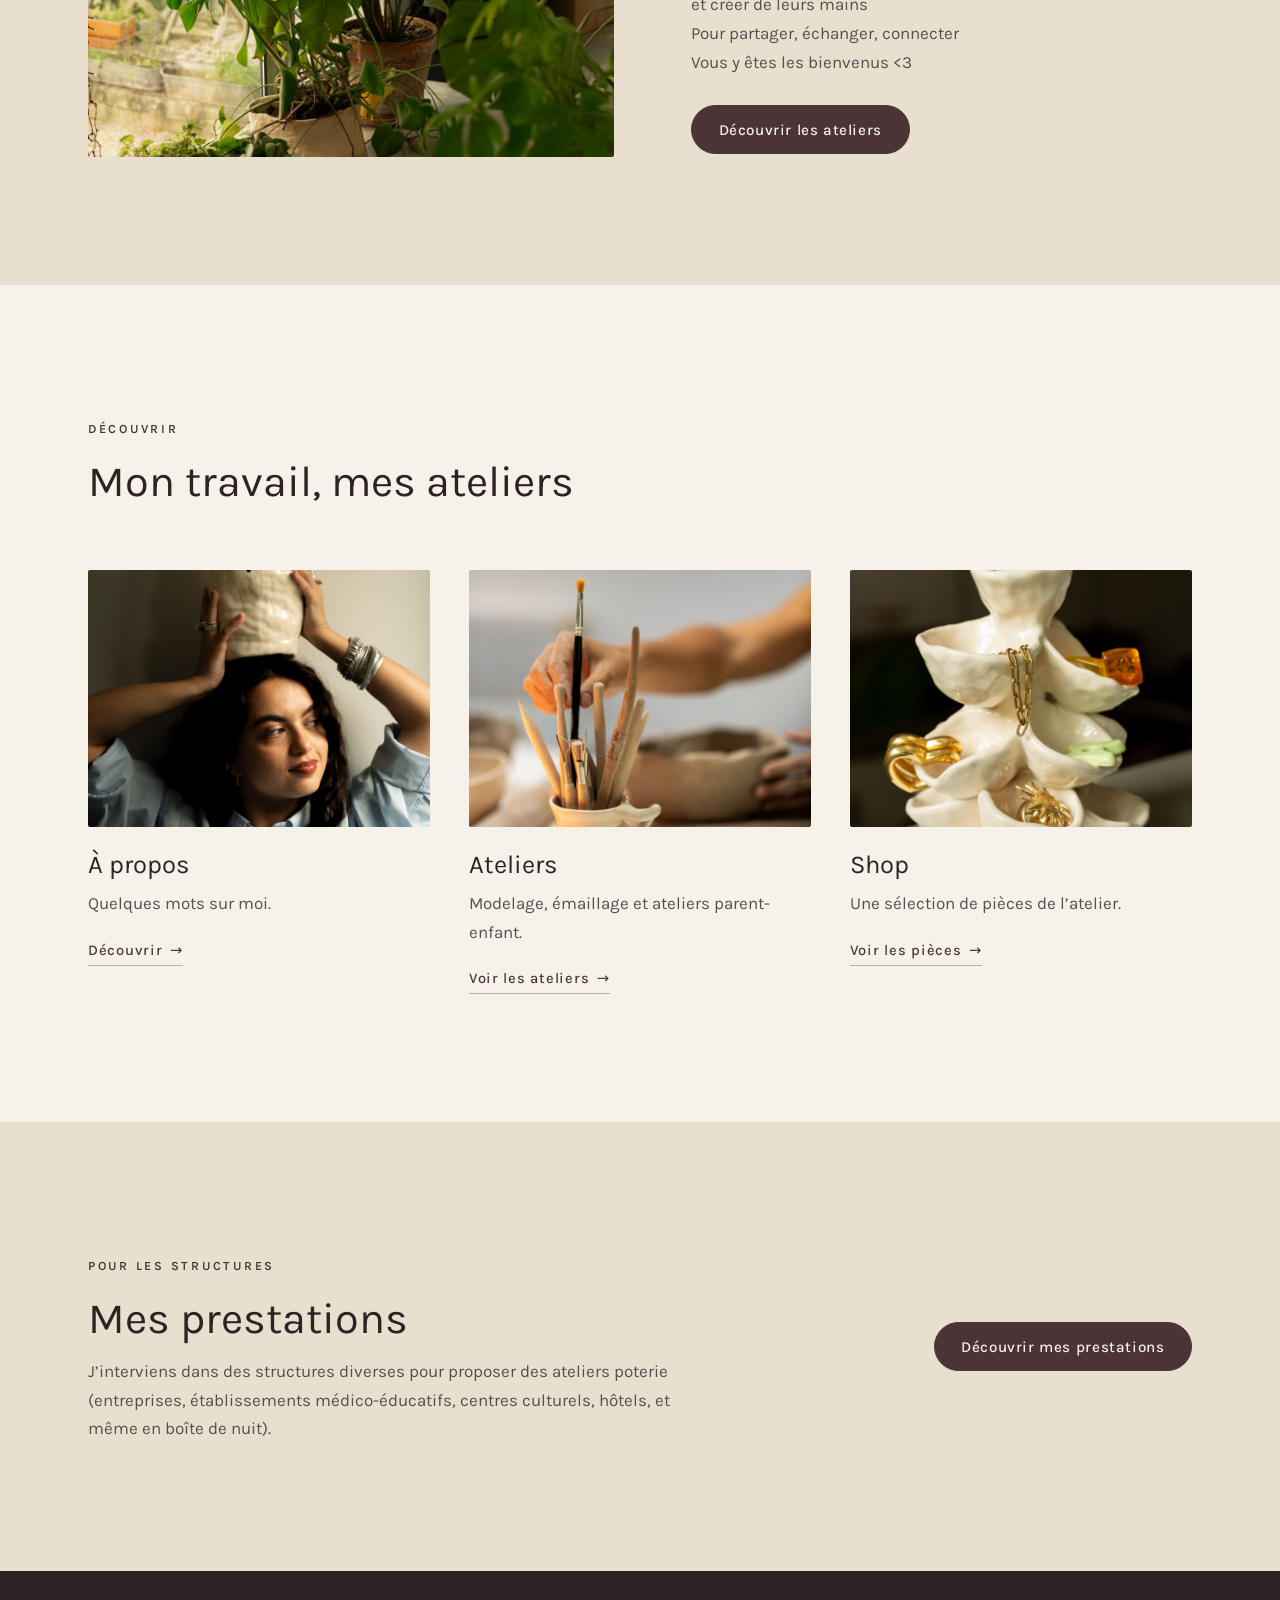
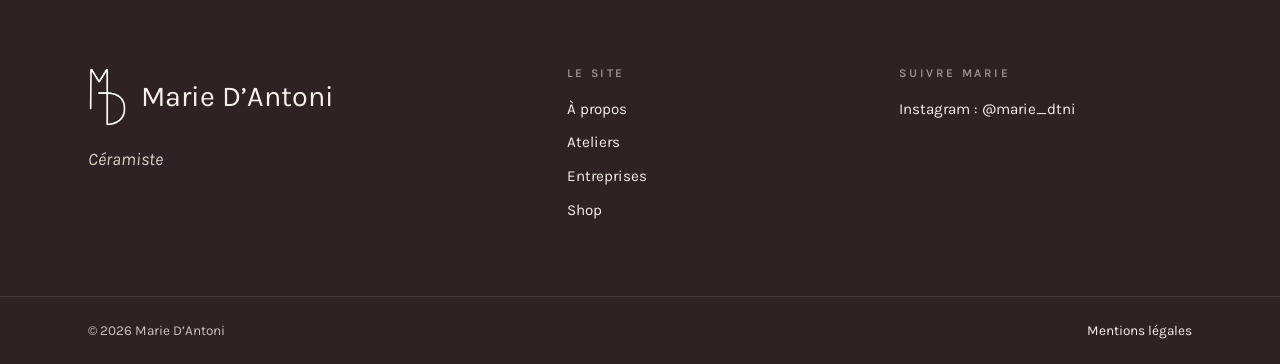
==== commit 68a10ac3: "Ateliers : carte « Stage enfants » masquée pour l’instant, mentions des stages retirées Co-Authored-" ====
--- a/index.html
+++ b/index.html
@@ -6,6 +6,8 @@
   <title>Marie D’Antoni · Céramiste</title>
   <!-- À COMPLÉTER : description proposée, à valider -->
   <meta name="description" content="Marie D’Antoni, artiste céramiste à Sceaux : objets aux formes organiques modelés à la main, ateliers de modelage et d’émaillage à CASA, son atelier, et ateliers poterie pour les structures.">
+  <!-- Site pas encore lancé : on demande aux moteurs de recherche de ne pas l’afficher. LE JOUR DU LANCEMENT : retirer cette ligne dans toutes les pages. -->
+  <meta name="robots" content="noindex">
   <meta name="theme-color" content="#F6F2EA">
   <!-- Balises de partage (seul endroit avec l’adresse complète du site) -->
   <meta property="og:type" content="website">
@@ -118,7 +120,7 @@
               <img src="img/vignette-ateliers-1.jpg" alt="Outils de modelage dans un pichet en céramique, pendant un atelier" width="1600" height="1200" loading="lazy">
             </div>
             <h3>Ateliers</h3>
-            <p>Modelage, émaillage, ateliers parent-enfant et stages enfants.</p>
+            <p>Modelage, émaillage et ateliers parent-enfant.</p>
             <span class="lien-fleche">Voir les ateliers</span>
           </a>
 
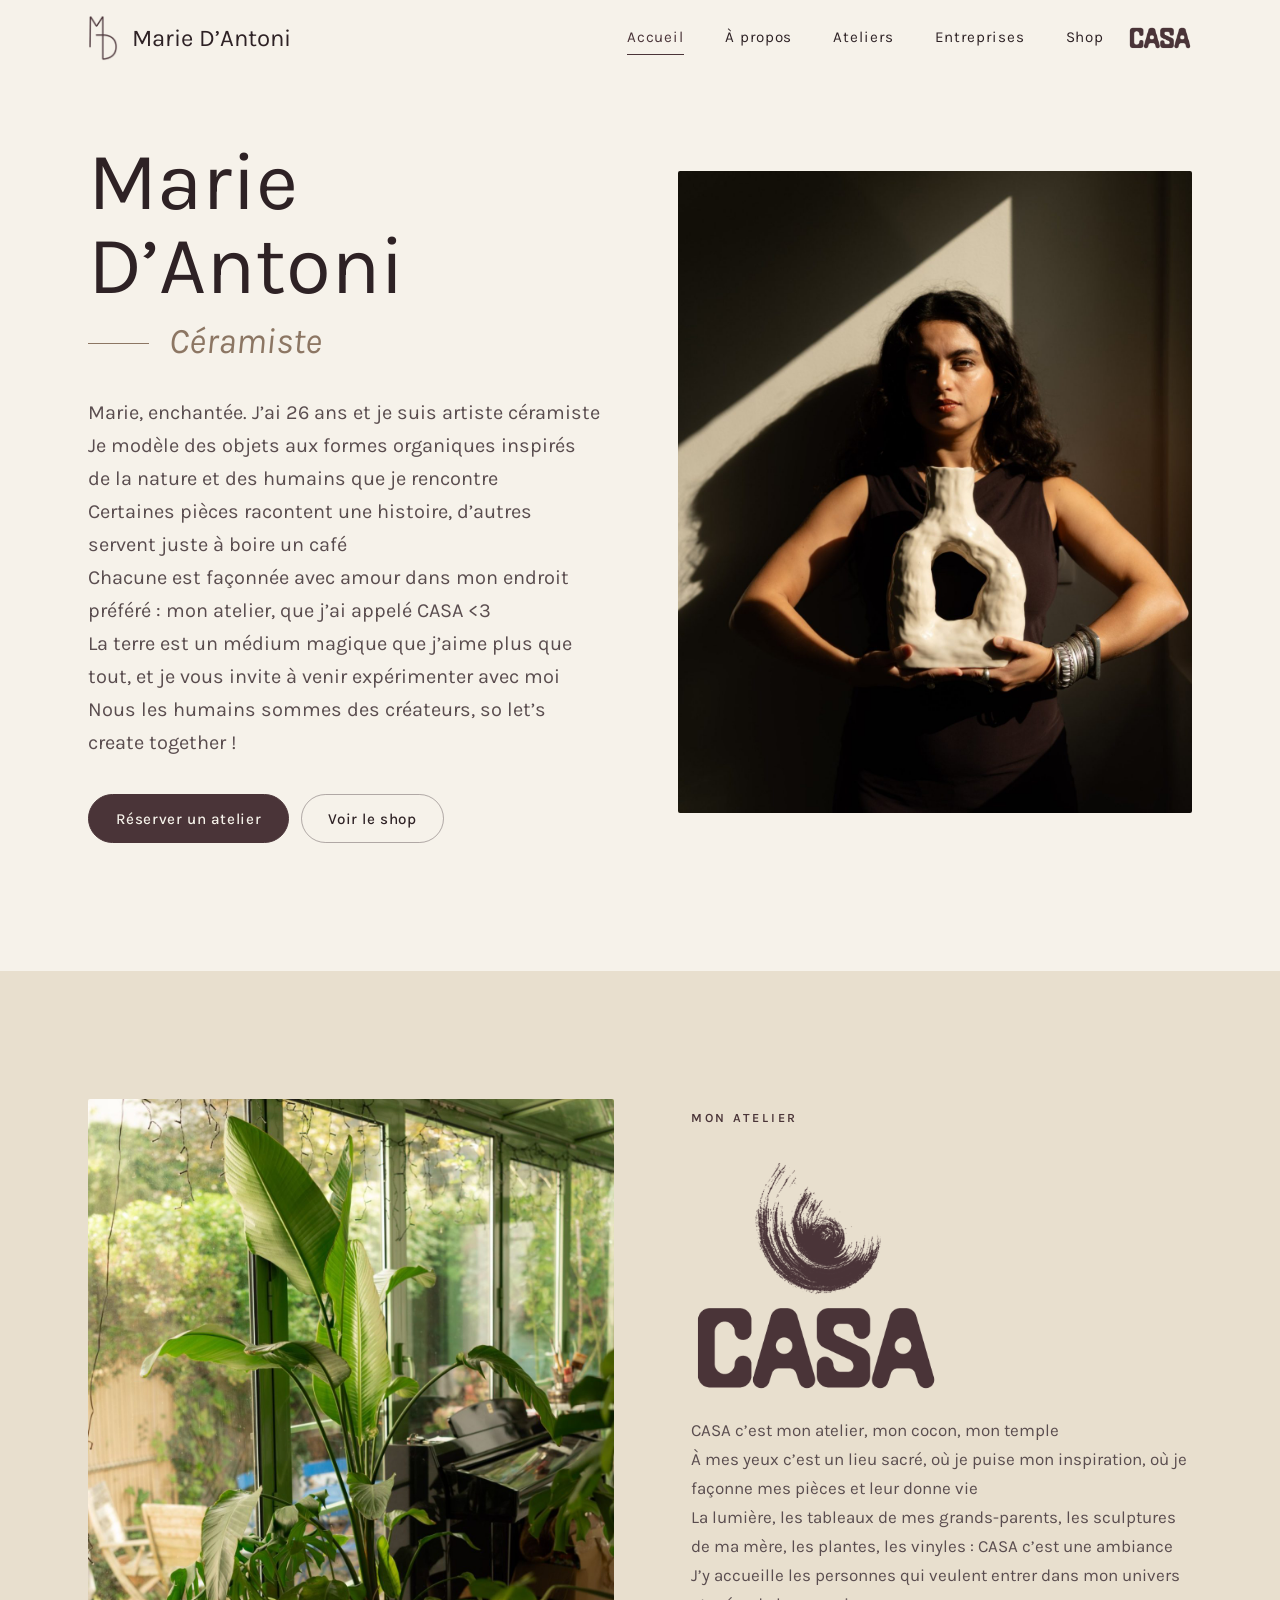
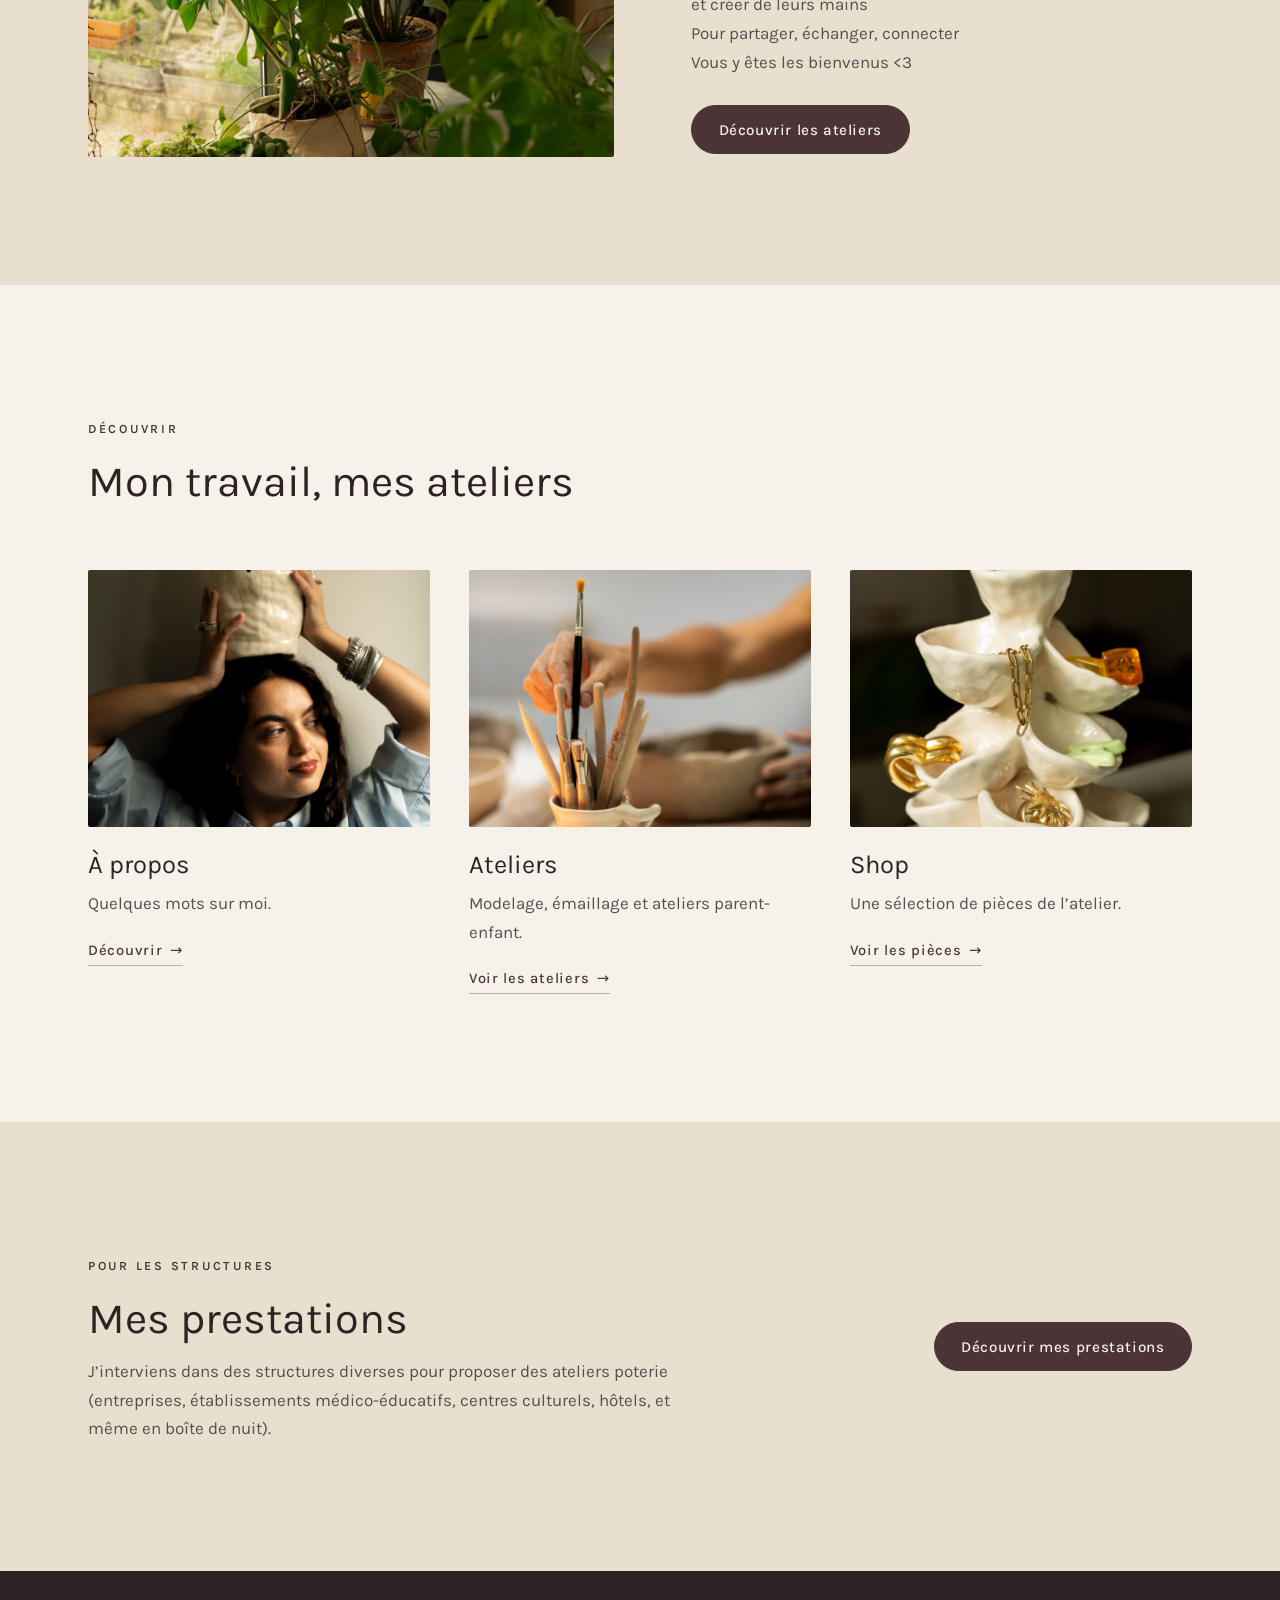
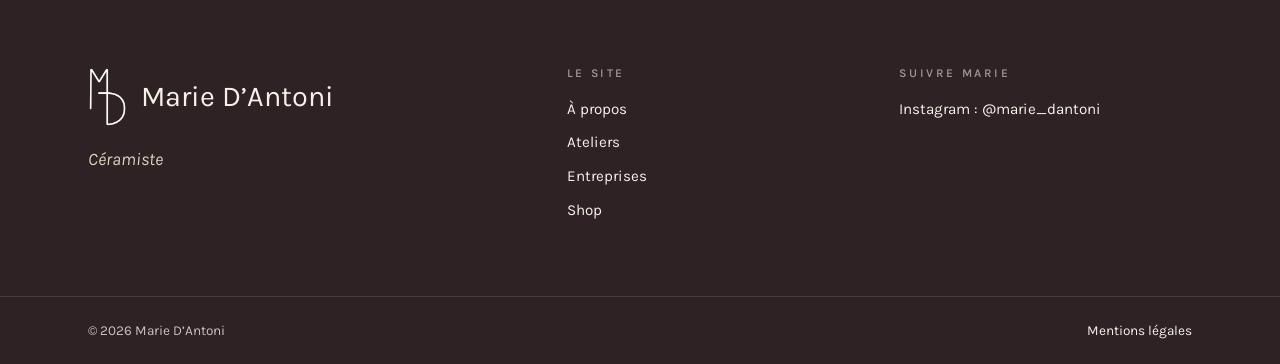
==== commit 093b1e84: "Pied de page : nouveau compte Instagram @marie_dantoni Remplace l'ancien nom @marie_dtni (lien et te" ====
--- a/index.html
+++ b/index.html
@@ -6,8 +6,6 @@
   <title>Marie D’Antoni · Céramiste</title>
   <!-- À COMPLÉTER : description proposée, à valider -->
   <meta name="description" content="Marie D’Antoni, artiste céramiste à Sceaux : objets aux formes organiques modelés à la main, ateliers de modelage et d’émaillage à CASA, son atelier, et ateliers poterie pour les structures.">
-  <!-- Site pas encore lancé : on demande aux moteurs de recherche de ne pas l’afficher. LE JOUR DU LANCEMENT : retirer cette ligne dans toutes les pages. -->
-  <meta name="robots" content="noindex">
   <meta name="theme-color" content="#F6F2EA">
   <!-- Balises de partage (seul endroit avec l’adresse complète du site) -->
   <meta property="og:type" content="website">
@@ -15,18 +13,19 @@
   <meta property="og:site_name" content="Marie D’Antoni, céramiste">
   <meta property="og:title" content="Marie D’Antoni · Céramiste">
   <meta property="og:description" content="Artiste céramiste à Sceaux : pièces modelées à la main, ateliers à CASA, son atelier, et ateliers pour les structures.">
-  <meta property="og:url" content="https://marie-d-antoni.github.io/">
-  <meta property="og:image" content="https://marie-d-antoni.github.io/img/partage-4.jpg">
+  <meta property="og:url" content="https://mariedantoni.fr/">
+  <meta property="og:image" content="https://mariedantoni.fr/img/partage-4.jpg">
   <meta property="og:image:width" content="1200">
   <meta property="og:image:height" content="630">
   <meta property="og:image:alt" content="Marie D’Antoni, céramiste">
   <meta name="twitter:card" content="summary_large_image">
-  <link rel="canonical" href="https://marie-d-antoni.github.io/">
-  <link rel="icon" href="img/favicon.svg" type="image/svg+xml">
+  <link rel="canonical" href="https://mariedantoni.fr/">
+  <link rel="icon" href="img/favicon-md.png" type="image/png">
+  <link rel="apple-touch-icon" href="img/favicon-md.png">
   <link rel="preconnect" href="https://fonts.googleapis.com">
   <link rel="preconnect" href="https://fonts.gstatic.com" crossorigin>
   <link rel="stylesheet" href="https://fonts.googleapis.com/css2?family=Karla:ital,wght@0,400;0,500;0,600;1,400&amp;display=swap">
-  <link rel="stylesheet" href="css/style.css?v=12">
+  <link rel="stylesheet" href="css/style.css?v=13">
   <script>document.documentElement.classList.add('js');setTimeout(function(){if(!window.mdaPret)document.documentElement.classList.remove('js')},3000);</script>
   <script src="js/main.js?v=2" defer></script>
 </head>
@@ -168,7 +167,7 @@
         <h2 class="pied-titre">Suivre Marie</h2>
         <!-- Plus tard : ajouter ici le compte Instagram de l’atelier (Casa Atelier), sur le même modèle -->
         <ul>
-          <li><a href="https://www.instagram.com/marie_dtni/" rel="me">Instagram&nbsp;: @marie_dtni</a></li>
+          <li><a href="https://www.instagram.com/marie_dantoni/" rel="me">Instagram&nbsp;: @marie_dantoni</a></li>
         </ul>
       </div>
     </div>
--- a/css/style.css
+++ b/css/style.css
@@ -390,6 +390,12 @@
 .texte p:not(.surtitre) { color: var(--encre-douce); }
 .texte .boutons { margin-top: 1.8rem; }
 
+/* À propos : galerie de photos carrées */
+.galerie { display: grid; grid-template-columns: repeat(3, 1fr); gap: clamp(8px, 1.5vw, 16px); }
+@media (max-width: 700px) { .galerie { grid-template-columns: repeat(2, 1fr); } }
+.galerie-item { aspect-ratio: 1 / 1; overflow: hidden; background: var(--craie); }
+.galerie-item img { width: 100%; height: 100%; object-fit: cover; }
+
 /* À propos : blocs texte / photo qui alternent */
 .apropos .duo + .duo { margin-top: clamp(64px, 9vw, 128px); }
 
